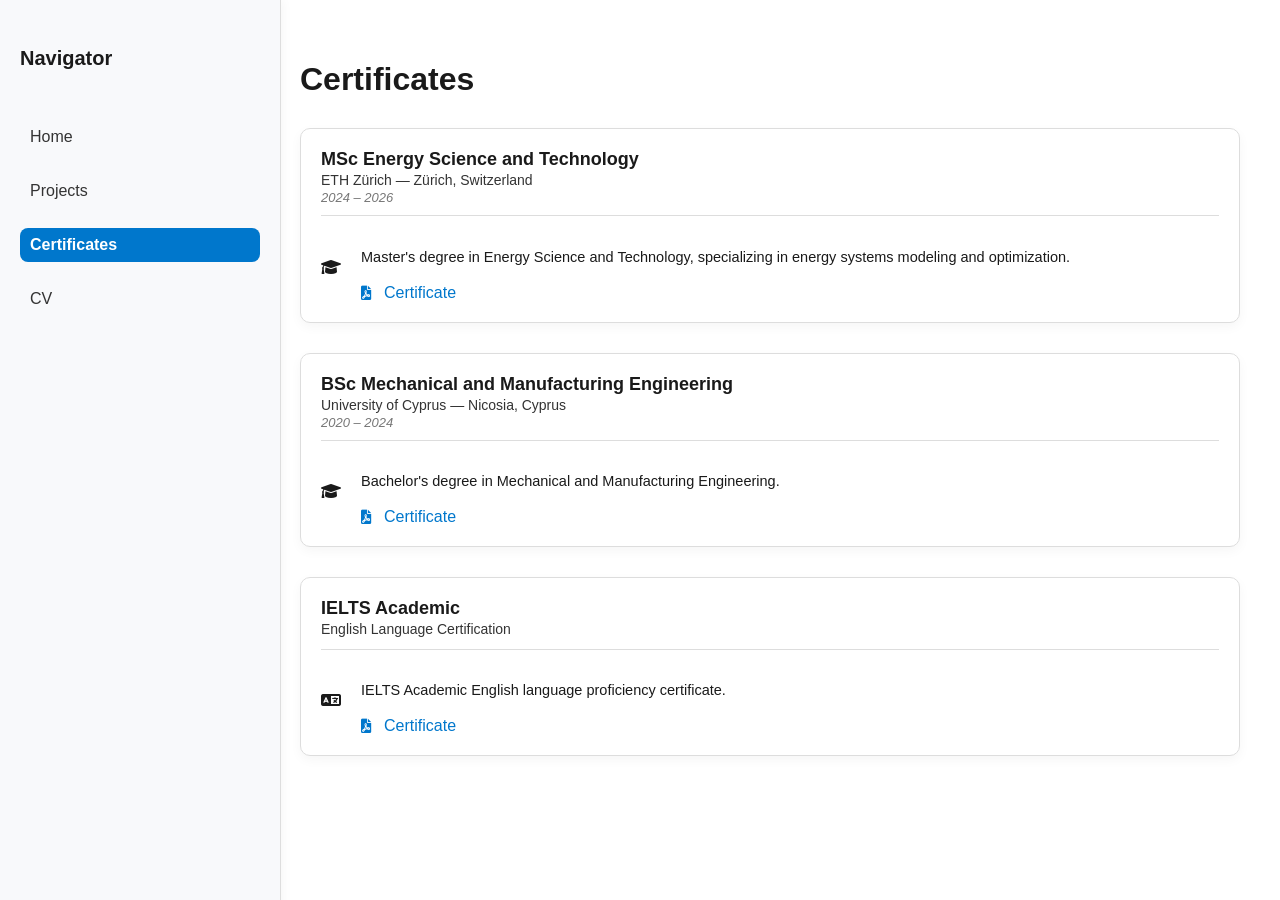
==== certificates.html @ ddc2fe82 "Add certificates.html with educational details" ====
<!DOCTYPE html>
<html>
<head>
  <meta name="viewport" content="width=device-width, initial-scale=1.0">
  <title>Certificates | Constantinos Paschalis</title>
  <link rel="stylesheet" href="style.css">

  <link rel="stylesheet"
        href="https://cdnjs.cloudflare.com/ajax/libs/font-awesome/6.0.0/css/all.min.css">
</head>

<body>

<!-- SIDEBAR -->
<div class="sidebar">

  <div class="mobile-header">
    <button class="menu-toggle">☰</button>
    <span class="current-page">Certificates</span>
  </div>

  <h2>Navigator</h2>

  <a href="index.html" class="nav-link">Home</a>
  <a href="projects.html" class="nav-link">Projects</a>
  <a href="certificates.html" class="nav-link active">Certificates</a>
  <a href="Constantinos_Paschalis_CV.pdf"
     target="_blank"
     rel="noopener noreferrer"
     class="nav-link">CV</a>

</div>


<!-- MAIN -->
<div class="main">

  <h1>Certificates</h1>


  <!-- MSc -->
  <div class="card">

    <div class="project-header">
      <div>
        <h3 class="project-title">
          MSc Energy Science and Technology
        </h3>

        <p class="project-place">
          ETH Zürich — Zürich, Switzerland
        </p>

        <p class="project-date">
          2024 – 2026
        </p>
      </div>
    </div>

    <hr class="project-divider">

    <div class="project-body certificate-body">

      <i class="fa-solid fa-graduation-cap certificate-icon"></i>

      <div class="project-text">

        <p>
          Master's degree in Energy Science and Technology,
          specializing in energy systems modeling and optimization.
        </p>

        <div class="project-links">
          <a href="certificates/MSc_Certificate.pdf"
             target="_blank"
             rel="noopener noreferrer">
            <i class="fa-solid fa-file-pdf"></i>
            Certificate
          </a>
        </div>

      </div>

    </div>

  </div>


  <!-- BSc -->
  <div class="card">

    <div class="project-header">
      <div>
        <h3 class="project-title">
          BSc Mechanical and Manufacturing Engineering
        </h3>

        <p class="project-place">
          University of Cyprus — Nicosia, Cyprus
        </p>

        <p class="project-date">
          2020 – 2024
        </p>
      </div>
    </div>

    <hr class="project-divider">

    <div class="project-body certificate-body">

      <i class="fa-solid fa-graduation-cap certificate-icon"></i>

      <div class="project-text">

        <p>
          Bachelor's degree in Mechanical and Manufacturing Engineering.
        </p>

        <div class="project-links">
          <a href="certificates/BSc_Certificate.pdf"
             target="_blank"
             rel="noopener noreferrer">
            <i class="fa-solid fa-file-pdf"></i>
            Certificate
          </a>
        </div>

      </div>

    </div>

  </div>


  <!-- IELTS -->
  <div class="card">

    <div class="project-header">
      <div>
        <h3 class="project-title">
          IELTS Academic
        </h3>

        <p class="project-place">
          English Language Certification
        </p>

        <p class="project-date">
          <!-- Add date -->
        </p>
      </div>
    </div>

    <hr class="project-divider">

    <div class="project-body certificate-body">

      <i class="fa-solid fa-language certificate-icon"></i>

      <div class="project-text">

        <p>
          IELTS Academic English language proficiency certificate.
        </p>

        <div class="project-links">
          <a href="certificates/IELTS_Certificate.pdf"
             target="_blank"
             rel="noopener noreferrer">
            <i class="fa-solid fa-file-pdf"></i>
            Certificate
          </a>
        </div>

      </div>

    </div>

  </div>

</div>


<script>

  const toggle = document.querySelector('.menu-toggle');
  const sidebar = document.querySelector('.sidebar');

  if (toggle) {
    toggle.addEventListener('click', () => {
      sidebar.classList.toggle('open');
    });
  }

</script>

</body>
</html>
---- style.css ----
/* ========================= */
/* GLOBAL */
/* ========================= */

html {
  scroll-behavior: smooth;
}

body {
  margin: 0;
  font-family: -apple-system, BlinkMacSystemFont, "Segoe UI", sans-serif;
  background: #ffffff;
  color: #1a1a1a;
  display: flex;

  animation: fadeIn 0.4s ease;
}

/* PAGE FADE-IN */
@keyframes fadeIn {
  from { opacity: 0; }
  to { opacity: 1; }
}

/* ========================= */
/* SIDEBAR */
/* ========================= */

.sidebar {
  width: 240px;
  height: 100vh;
  background: #f8f9fb;
  border-right: 1px solid #ddd;
  padding: 30px 20px;
  position: fixed;

  display: flex;
  flex-direction: column;
  gap: 20px;

  box-shadow: 2px 0 10px rgba(0,0,0,0.04);
}

.sidebar h2 {
  margin-bottom: 30px;
  font-size: 20px;
}

/* NAV LINKS */

.sidebar a {
  display: block;
  font-size: 16px;
  padding: 8px 10px;
  border-radius: 8px;

  color: #333;
  text-decoration: none;
  font-weight: 500;

  transition: all 0.2s ease;
  position: relative;
}

/* HOVER */
.sidebar a:hover {
  background: #eef5ff;
  color: #0077cc;
  transform: translateX(3px);
}

/* ACTIVE LINK */
.nav-link.active {
  background: #0077cc;
  color: white;
  font-weight: 600;
}

/* ========================= */
/* MAIN */
/* ========================= */

.main {
  margin-left: 260px;
  padding: 40px;
  max-width: 1000px;
  width: 100%;
}

/* ========================= */
/* HERO */
/* ========================= */

.hero {
  display: flex;
  align-items: stretch;
  gap: 40px;
}

.hero-left {
  display: flex;
  flex-direction: column;
  align-items: center;
  min-width: 300px;
}

.profile-pic {
  width: 320px;
  height: 320px;
  border-radius: 12px;
  object-fit: cover;
}

.hero-left h1 {
  margin-top: 15px;
  font-size: 24px;
  text-align: center;
}

/* CONTACT BUTTONS */

.contact-buttons {
  display: flex;
  gap: 16px;
  margin-top: 18px;
}

.contact-btn {
  display: flex;
  align-items: center;
  gap: 8px;

  padding: 10px 16px;
  border: 1px solid #bbb;
  border-radius: 10px;

  background: #ffffff;
  text-decoration: none;
  color: #333;
  font-size: 14px;

  cursor: pointer;

  transition: all 0.2s ease;
}

.contact-btn:hover {
  background: #f5f9ff;
  border-color: #0077cc;
  color: #0077cc;
  transform: translateY(-1px);
}

.contact-btn:active {
  transform: scale(0.97);
}

/* DIVIDER */

.hero-divider {
  width: 1px;
  background: #dcdcdc;
}

/* RIGHT SIDE */

.hero-right {
  flex: 1;
}

.tagline {
  color: #0077cc;
  font-weight: 500;
  margin-bottom: 15px;
}

.intro {
  line-height: 1.7;
}

/* ========================= */
/* PROJECT CARDS */
/* ========================= */

.card {
  background: #ffffff;
  padding: 20px;
  margin-top: 30px;
  border-radius: 10px;
  border: 1px solid #ddd;

  box-shadow: 0 4px 12px rgba(0,0,0,0.04);
  transition: transform 0.2s ease, box-shadow 0.2s ease;
}

.card:hover {
  transform: translateY(-4px);
  box-shadow: 0 10px 25px rgba(0,0,0,0.08);
}

.project-header {
  display: flex;
  align-items: center;
  gap: 10px;
}

.project-title {
  margin: 0;
  font-size: 18px;
  font-weight: 600;
}

.project-place {
  margin: 2px 0;
  font-size: 14px;
  color: #333;
  font-weight: 500;
}

.project-date {
  margin: 0;
  font-size: 13px;
  color: #777;
  font-style: italic;
}

.project-divider {
  border: none;
  height: 1px;
  background: #ddd;
  margin: 10px 0 15px 0;
}

.project-body {
  display: flex;
  gap: 20px;
  margin-top: 10px;
  align-items: center;
}

.project-body.reverse {
  flex-direction: row-reverse;
}

.project-body.triple-layout {
  display: flex;
  align-items: center;
  gap: 20px;
}

.project-image {
  width: 120px;
  border-radius: 8px;
  object-fit: cover;
  box-shadow: 0 2px 8px rgba(0,0,0,0.05);
}

.eth-image {
  width: 120px;
}

.project-side-logo {
  width: 60px;
}

.project-text {
  flex: 1;
}

.project-highlights {
  margin-top: 10px;
  padding-left: 18px;
  font-size: 14px;
  line-height: 1.6;
}

.project-tech {
  font-size: 13px;
  color: #555;
  margin-top: 8px;
}

/* BETTER TEXT READABILITY */

.project-text p {
  line-height: 1.6;
  font-size: 14.5px;
}

/* INTERACTIVE LINKS */

.project-links a {
  margin-right: 15px;
  color: #0077cc;
  text-decoration: none;
  position: relative;
  font-weight: 500;
}

.project-links a::after {
  content: "";
  position: absolute;
  width: 0%;
  height: 2px;
  left: 0;
  bottom: -2px;
  background: #0077cc;
  transition: width 0.25s ease;
}

.project-links a:hover::after {
  width: 100%;
}

/* MASTER THESIS LAYOUT */
.project-body.thesis-layout {
  display: flex;
  flex-direction: column;
  align-items: stretch;
  gap: 20px;
}

.project-body.thesis-layout .project-text {
  width: 100%;
}

.project-body.thesis-layout > div:last-child {
  width: 100%;
  margin-top: 5px;
}

.project-body.thesis-layout .project-image {
  width: 100%;
  max-width: 900px;
  margin: 0 auto;
}

/* ========================= */
/* MOBILE */
/* ========================= */

.menu-toggle {
  display: none;
}

.mobile-header {
  display: none;
}

@media (max-width: 768px) {

  body {
    flex-direction: column;
  }

  /* SIDEBAR */
  .sidebar {
    width: 100%;
    height: auto;
    position: relative;
    padding: 10px 15px;
    border-bottom: 1px solid #ddd;

    display: flex;
    flex-direction: column;
    gap: 10px;
  }
  
  /* TOP BAR */
  
  .mobile-header {
    display: flex;
    align-items: center;
    gap: 12px;
    padding: 8px 0;
    border-bottom: 1px solid #eee;
  } 

  .menu-toggle {
    display: block;
    font-size: 22px;
    background: none;
    border: none;
    cursor: pointer;
  }

  .menu-toggle:active {
    transform: scale(0.9);
  }

  .current-page {
    font-size: 16px;
    font-weight: 600;
  }

  /* MENU ANIMATION */
  .sidebar h2,
  .sidebar a {
    opacity: 0;
    transform: translateY(-10px);
    display: none;
    transition: all 0.25s ease;
  }

  .sidebar.open h2,
  .sidebar.open a {
    display: block;
    opacity: 1;
    transform: translateY(0);
    margin-top: 10px;
  }

  /* MAIN */
  .main {
    margin-left: 0;
    padding: 10px 15px;
  }

  /* HERO */
  .hero {
    flex-direction: column;
    gap: 20px;
  }

  .hero-divider {
    display: none;
  }

  .profile-pic {
    width: 200px;
    height: 200px;
  }

  .hero-left h1 {
    font-size: 20px;
  }

  /* BUTTONS */
  .contact-buttons {
    flex-direction: column;
    width: 100%;
  }

  .contact-btn {
    justify-content: center;
    width: 100%;
  }

  /* PROJECTS */
  .project-body,
  .project-body.reverse,
  .project-body.triple-layout {
    flex-direction: column;
    align-items: flex-start;
  }

  .project-image {
    width: 100%;
    max-width: 250px;
  }

  .project-side-logo {
    width: 50px;
  }

  .card {
    padding: 15px;
  }
}

/* ========================= */
/* NEW: RESULT IMAGE LAYOUT */
/* ========================= */

/* For projects with result images (CO2, MAN) */
.project-body.with-image {
  display: flex;
  align-items: flex-start;
  gap: 25px;
}

/* Make text take available space */
.project-body.with-image .project-text {
  flex: 1;
}

/* Large result images (right side) */
.project-image.large {
  width: 380px;
  max-width: 100%;
  border-radius: 8px;
  margin-left: 10px;
  box-shadow: 0 4px 12px rgba(0,0,0,0.08);
  cursor: zoom-in;
  transition: transform 0.2s ease;
}

/* ========================= */
/* FEATURED PROJECT */
/* ========================= */

.card.featured {
  border: 2px solid #0077cc;
  background: #f9fbff;
}

/* ========================= */
/* MOBILE FIX FOR NEW LAYOUT */
/* ========================= */

@media (max-width: 768px) {

  /* Stack image below text */
  .project-body.with-image {
    flex-direction: column;
  }

  .project-image.large {
    width: 100%;
    max-width: 300px;
    margin-left: 0;
    margin-top: 10px;
  }
}

/* ========================= */
/* PROJECT LINK STYLE */
/* ========================= */

.project-links {
  margin-top: 10px;
  display: flex;
  align-items: center;
  gap: 8px;
}

.project-links a {
  color: #0077cc;
  text-decoration: none;
  font-weight: 500;
  display: flex;
  align-items: center;
  gap: 6px;
  transition: all 0.2s ease;
}

/* ICON COLOR */
.project-links i {
  font-size: 14px;
}

/* HOVER */
.project-links a:hover {
  color: #005fa3;
  transform: translateY(-1px);
}

/* SEPARATOR */
.link-separator {
  color: #aaa;
  font-size: 14px;
}

.project-text strong {
  color: #0077cc;
}

.project-text i {
  margin-right: 6px;
  color: #0077cc;
}

/* ========================= */
/* COLLAPSIBLE CARDS */
/* ========================= */

.card {
  position: relative;
}

/* TOGGLE ICON (clean, no box) */
.toggle-btn {
  position: absolute;
  top: 18px;
  right: 18px;

  background: none;
  border: none;
  padding: 0;

  font-size: 14px;
  color: #999;
  cursor: pointer;

  transition: all 0.2s ease;
}

/* hover */
.toggle-btn:hover {
  color: #0077cc;
  transform: scale(1.2);
}

/* rotate when open */
.card.open .toggle-btn i {
  transform: rotate(180deg);
}

/* CONTENT */
.card .project-body,
.card .project-divider {
  transition: all 0.3s ease;
}

/* COLLAPSE CONTENT */
.card.collapsed .project-body,
.card.collapsed .project-divider {
  display: none;
}
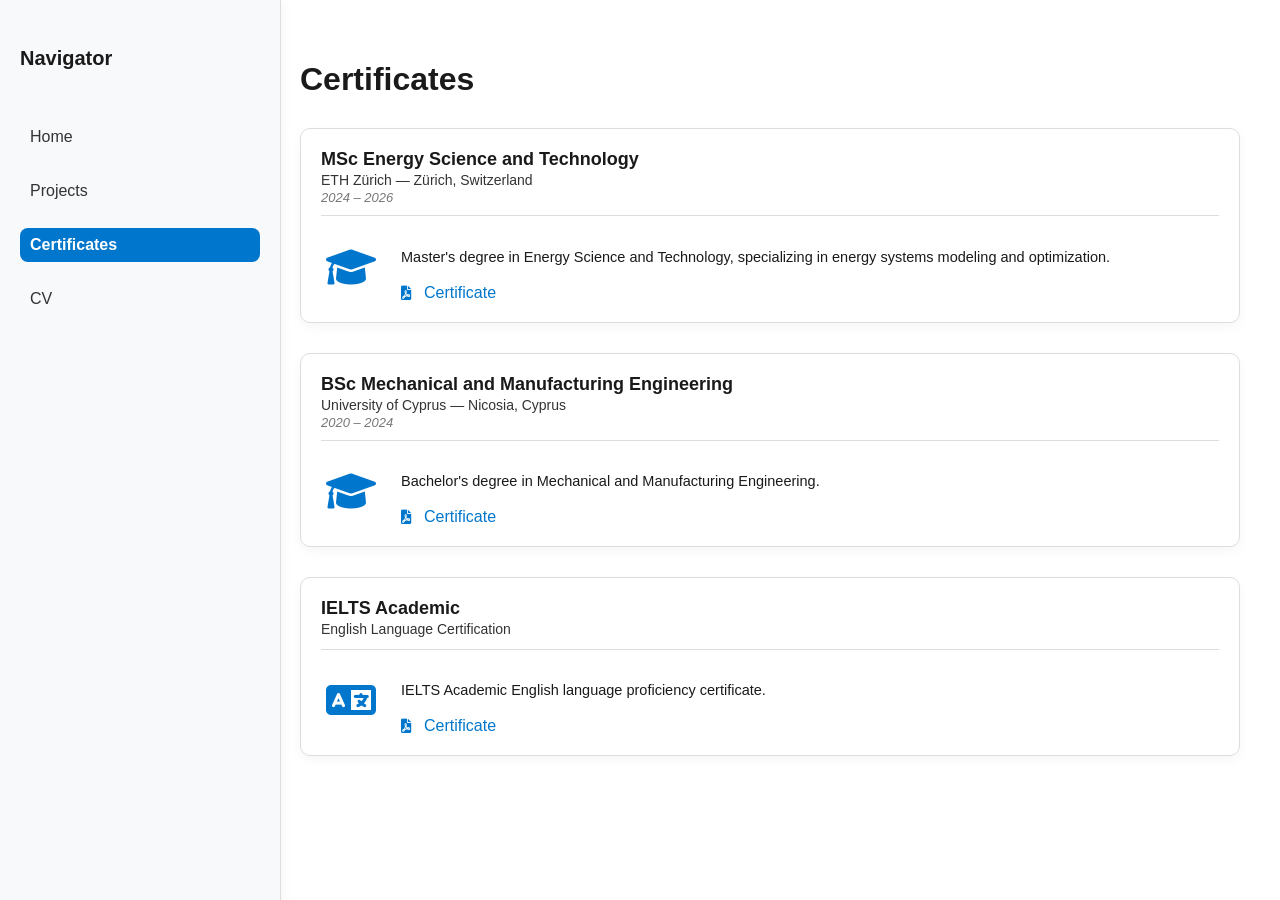
==== commit 7efaa036: "Update certificate links in certificates.html" ====
--- a/certificates.html
+++ b/certificates.html
@@ -71,7 +71,7 @@
         </p>
 
         <div class="project-links">
-          <a href="certificates/MSc_Certificate.pdf"
+          <a href="certificates/MSc.pdf"
              target="_blank"
              rel="noopener noreferrer">
             <i class="fa-solid fa-file-pdf"></i>
@@ -118,7 +118,7 @@
         </p>
 
         <div class="project-links">
-          <a href="certificates/BSc_Certificate.pdf"
+          <a href="certificates/BSc.pdf"
              target="_blank"
              rel="noopener noreferrer">
             <i class="fa-solid fa-file-pdf"></i>
@@ -165,7 +165,7 @@
         </p>
 
         <div class="project-links">
-          <a href="certificates/IELTS_Certificate.pdf"
+          <a href="certificates/IELTs-Constantinos.pdf"
              target="_blank"
              rel="noopener noreferrer">
             <i class="fa-solid fa-file-pdf"></i>
--- a/style.css
+++ b/style.css
@@ -617,3 +617,18 @@
 .card.collapsed .project-divider {
   display: none;
 }
+
+/* ========================= */
+/* CERTIFICATES */
+/* ========================= */
+
+.certificate-body {
+  align-items: center;
+}
+
+.certificate-icon {
+  font-size: 40px;
+  color: #0077cc;
+  width: 60px;
+  text-align: center;
+}
